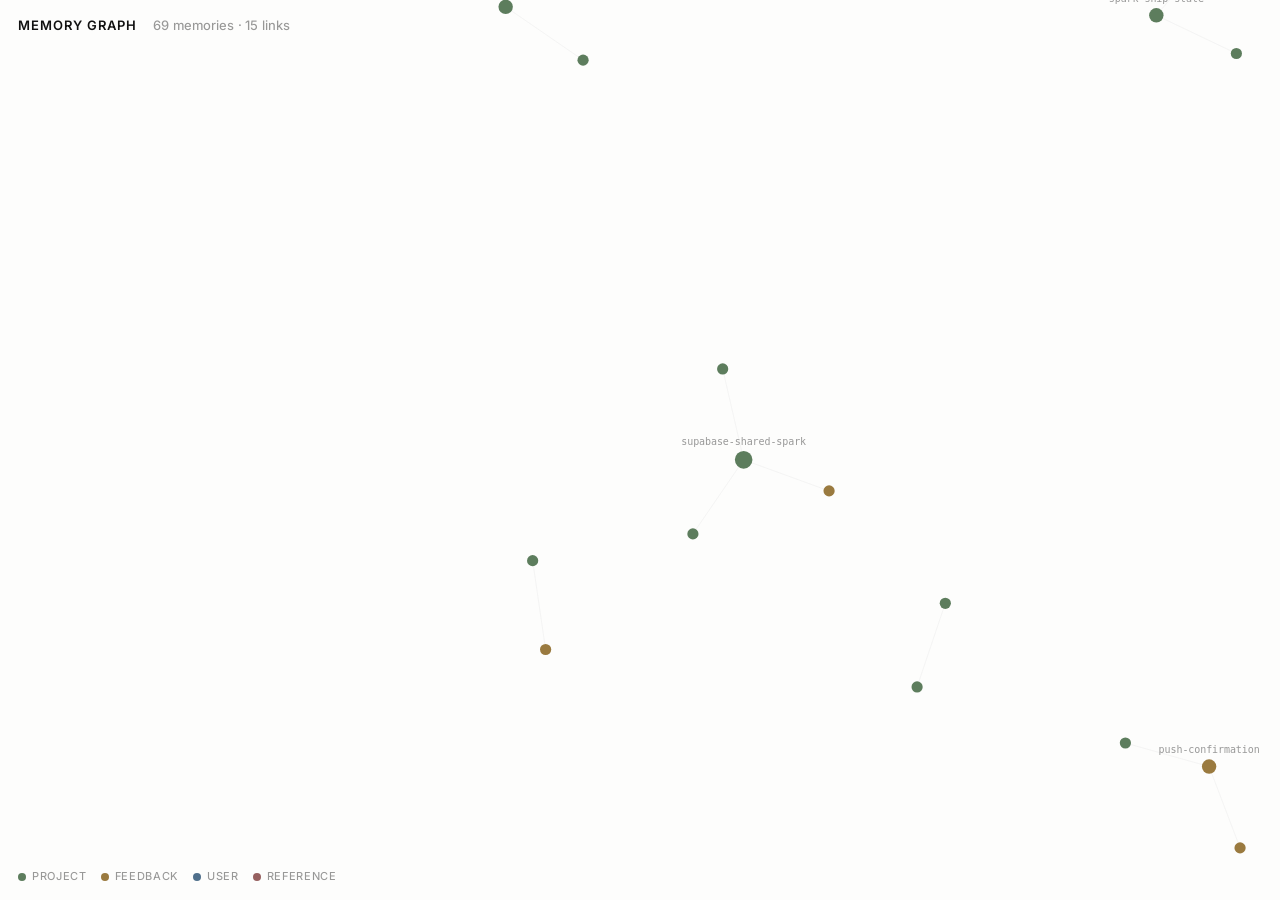
==== public/graph/index.html @ fca5c75d "Merge braingraph static memory viewer into this repo Both wrangler.jsonc claimed the custom domain b" ====
<!doctype html>
<meta charset="utf-8">
<title>Memory Graph</title>
<meta name="viewport" content="width=device-width, initial-scale=1, maximum-scale=1, user-scalable=no">
<link rel="preconnect" href="https://fonts.gstatic.com" crossorigin>
<link href="https://fonts.googleapis.com/css2?family=Inter:wght@400..500&display=swap" rel="stylesheet">
<style>
/* palette from heyitsmejosh.com tokens-sage.css, see design-tokens.css */
:root{
  --bg:#fdfdfc; --panel:#ffffff; --line:#ededed; --text:#111; --dim:rgba(0,0,0,.4);
  --project:#5d7d5d; --feedback:#9a7a3f; --user:#4f6f8b; --reference:#96605f;
}
@media (prefers-color-scheme: dark){:root{
  --bg:#111; --panel:#1a1a1a; --line:#2a2a2a; --text:#ededed; --dim:rgba(255,255,255,.45);
  --project:#8fa98f; --feedback:#c2a06b; --user:#7d97ad; --reference:#b08585;
}}
:root[data-theme="light"]{
  --bg:#fdfdfc; --panel:#ffffff; --line:#ededed; --text:#111; --dim:rgba(0,0,0,.4);
  --project:#5d7d5d; --feedback:#9a7a3f; --user:#4f6f8b; --reference:#96605f;
}
:root[data-theme="dark"]{
  --bg:#111; --panel:#1a1a1a; --line:#2a2a2a; --text:#ededed; --dim:rgba(255,255,255,.45);
  --project:#8fa98f; --feedback:#c2a06b; --user:#7d97ad; --reference:#b08585;
}
html,body{height:100%;margin:0;overflow:hidden}
body{background:var(--bg);color:var(--text);font:460 13px/1.7 'Inter',-apple-system,system-ui,sans-serif;letter-spacing:-.006em}
#c{position:fixed;inset:0;cursor:grab}
#c.drag{cursor:grabbing}
header{position:fixed;top:0;left:0;right:0;display:flex;align-items:baseline;gap:16px;
  padding:14px 18px;pointer-events:none}
h1{font-size:13px;font-weight:600;margin:0;letter-spacing:.08em;text-transform:uppercase}
#count{color:var(--dim)}
#legend{position:fixed;bottom:14px;left:18px;display:flex;gap:14px;flex-wrap:wrap;pointer-events:none}
.key{display:flex;align-items:center;gap:6px;color:var(--dim);font-size:11px;letter-spacing:.06em;text-transform:uppercase}
.key i{width:8px;height:8px;border-radius:50%;display:inline-block}
#card{position:fixed;max-width:300px;background:var(--panel);border:1px solid var(--line);
  padding:10px 12px;pointer-events:none;opacity:0;transition:opacity .12s}
#card b{display:block;font-size:12px;margin-bottom:4px}
#card p{margin:0;color:var(--dim);font-family:-apple-system,system-ui,sans-serif;font-size:12px}
@media (prefers-reduced-motion: reduce){ /* handled in JS via matchMedia */ }
</style>
<canvas id="c"></canvas>
<header><h1>Memory Graph</h1><span id="count"></span></header>
<div id="legend">
  <span class="key"><i style="background:var(--project)"></i>project</span>
  <span class="key"><i style="background:var(--feedback)"></i>feedback</span>
  <span class="key"><i style="background:var(--user)"></i>user</span>
  <span class="key"><i style="background:var(--reference)"></i>reference</span>
</div>
<div id="card"><b></b><p></p></div>
<script>
 const DATA = [{"id": "appstore_screenshot_resolutions", "desc": "Required pixel resolutions for App Store Connect screenshots and which simulators produce them", "type": "project", "links": []}, {"id": "auto_deploy_after_fixes", "desc": "Deploy automatically after completing fixes\u2014don't re-ask", "type": "project", "links": ["feedback_push_confirmation"]}, {"id": "feedback_auto_push", "desc": "Auto-commit and push changes after they pass tests/build, without asking first", "type": "feedback", "links": ["feedback_push_confirmation", "feedback_auto_deploy"]}, {"id": "automate_not_manual", "desc": "Never make user copy/paste code when automation is possible", "type": "project", "links": []}, {"id": "feedback_close_simulator", "desc": "Always shut down and quit the iOS Simulator when done using it", "type": "feedback", "links": []}, {"id": "feedback-cloudflare-dns-direct-api", "desc": "Use Cloudflare's REST API directly with CLOUDFLARE_API_[redacted] DNS changes instead of asking the user to do it manually or relying on wra", "type": "feedback", "links": ["project_echo_dns_blocker"]}, {"id": "feedback-cross-platform-changes", "desc": "Always propagate feature changes across every platform target (web, iOS, macOS, watchOS) a project ships, not just the one edited first", "type": "feedback", "links": []}, {"id": "finish-last-steps", "desc": "Always complete the full task through to done, don't stop at \\\"mostly fixed\\\" and wait to be asked for the remaining steps", "type": "project", "links": []}, {"id": "feedback-icon-asc-stale-build", "desc": "When an ASC-visible app icon looks wrong, check the build date vs the icon-fix commit date before touching source assets again", "type": "feedback", "links": ["project_lingo_parlay_state", "icon_ship_pipeline"]}, {"id": "feedback-ignore-sourcekit", "desc": "Never mention SourceKit false positives \u2014 user finds it annoying and irrelevant", "type": "feedback", "links": []}, {"id": "feedback-journal-day-accuracy", "desc": "Always verify the actual calendar day before writing journal section headers; the system date tells you the date but not the day name", "type": "feedback", "links": []}, {"id": "journal-push-open", "desc": "Always push/deploy the journal after updating it, and open the link or summarize the new entry", "type": "project", "links": []}, {"id": "feedback-journal-url-slug", "desc": "Journal post URLs use the filename slug, not the title \u2014 don't guess from title when opening entries", "type": "feedback", "links": []}, {"id": "no-browser-automation-unless-confirmed", "desc": "Avoid claude-in-chrome browser automation \u2014 heavy [redacted] confirm with user first", "type": "project", "links": ["cli-first"]}, {"id": "no-chrome-automation", "desc": "Don't use claude-in-chrome browser automation \u2014 burns [redacted] manual steps instead", "type": "project", "links": ["usage-conscious"]}, {"id": "feedback-no-generic-ai-ui", "desc": "Never use decorative border stripes, purple accents, purple-tinted backgrounds, gradients, drop shadows, or emojis in UI work \u2014 user hates t", "type": "feedback", "links": ["project_quotable_state"]}, {"id": "feedback-push-confirmation", "desc": "Don't repeatedly ask for confirmation before pushing committed changes when the user has already signaled they want it pushed", "type": "feedback", "links": ["nulljosh-github-io-books", "feedback_auto_deploy"]}, {"id": "feedback-shared-supabase-auth-config", "desc": "Supabase Auth config (site_url, uri_allow_list) is project-wide, not per-app \u2014 don't overwrite it when multiple apps share the spark project", "type": "feedback", "links": ["project_supabase_shared_spark"]}, {"id": "feedback-swiftui-compiler", "desc": "SwiftUI compiler type-checker timeouts \u2014 how to avoid them", "type": "feedback", "links": []}, {"id": "30s-design-system", "desc": "Portfolio theme \u2014 30s newsprint SUPERSEDED by sage.me minimal restyle 2026-07-06", "type": "project", "links": ["vibe-tokens-sync"]}, {"id": "project-app-renames", "desc": "Rename ASC apps \\\"Brief by Josh\\\" and \\\"Journal by Josh\\\" to better names this week", "type": "project", "links": []}, {"id": "asc-workflows-rollout", "desc": "All 8 app repos have .asc/workflow.json \u2014 releases are one asc workflow run command", "type": "project", "links": []}, {"id": "project-bank", "desc": "Neobank sandbox prototype (Wealthsimple-style) at ~/Documents/Code/bank", "type": "project", "links": ["shared-supabase-backend"]}, {"id": "project-bcgd-state", "desc": "BCGD monorepo state \u2014 web live, iOS companion app verified in sim 2026-07-10", "type": "project", "links": []}, {"id": "books-state", "desc": "Book summaries pipeline status \u2014 ML for Dummies complete, pc12/calc scans pending", "type": "project", "links": ["summarize-books skill"]}, {"id": "project_brief_multiuser", "desc": "Brief litigation app \u2014 web multi-user signup shipped, native still single-user", "type": "project", "links": ["project_supabase_shared_spark"]}, {"id": "project-brief-ship", "desc": "Casewright (brief iOS) 1.0.1 SUBMITTED for review 2026-07-06", "type": "project", "links": []}, {"id": "project_codebase_location", "desc": "Where the user's actual codebase/projects live on disk", "type": "project", "links": []}, {"id": "echo-state", "desc": "Echo iOS 1.3.3 rejected 2.1b (dead paywall btn), fixed b9 resubmitting 2026-07-10; Mac 1.3.3 uploaded", "type": "project", "links": []}, {"id": "project-epiphany-asc-cli", "desc": "App Store Connect CLI (asc) is installed and authenticated for Epiphany", "type": "project", "links": ["project_epiphany_ios_appstore"]}, {"id": "epiphany-flights-opensky", "desc": "Epiphany flights \u2014 OpenSky blocks BOTH Vercel and Cloudflare egress (relay 522'd); fix shipped 2026-06-11 = adsb.lol fallback in flights.js;", "type": "project", "links": []}, {"id": "project-epiphany-ios-appstore", "desc": "Epiphany iOS \u2014 v2.6.0 live in App Store (id[phone]), SnapTrade phantom holdings FIXED 2026-07-02 (account dedupe); Josh to eyeball force-syn", "type": "project", "links": ["project_epiphany_flights_opensky"]}, {"id": "epiphany_ios_june26_fixes", "desc": "iOS UI fixes and remaining issues from 2026-06-13 batch", "type": "project", "links": []}, {"id": "project-epiphany-ios-portfolio-fix", "desc": "iOS portfolio auto-refresh + $140 balance discrepancy (2026-06-16)", "type": "project", "links": []}, {"id": "epiphany-ios-refresh-fix", "desc": "iOS pull-to-refresh network error fix deployed", "type": "project", "links": []}, {"id": "epiphany-state", "desc": "Epiphany release status", "type": "project", "links": []}, {"id": "project_epiphany_venue_reviews", "desc": "Epiphany iOS venue map cards \u2014 Yelp key needed to add reviews/photos/description (TODO 2026-07-08)", "type": "project", "links": ["project_epiphany_ios_appstore", "project_epiphany_state"]}, {"id": "project-dose-state", "desc": "Healstack (formerly Dose) \u2014 App Store id[phone], v2.3.3 build valid on ASC", "type": "project", "links": []}, {"id": "icon-ship-pipeline", "desc": "2026-07-02 icon fix + ship batch \u2014 status of all app uploads", "type": "project", "links": []}, {"id": "icon-upload-pipeline", "desc": "asc xcode archive/export/upload works, but ASC build validation failures are invisible to the CLI \u2014 check email, not asc builds list", "type": "project", "links": ["project_icon_ship_pipeline"]}, {"id": "project-journal-ios", "desc": "Inkpress iOS (ASC[phone]) \u2014 1.0.2 WAITING_FOR_REVIEW as of 2026-07-11", "type": "project", "links": []}, {"id": "journal-separate-repo", "desc": "Journal is now a separate git repo at ~/Code/journal with own Vercel project", "type": "project", "links": []}, {"id": "project-lingo-name", "desc": "LingoAce is the App Store name for the Lingo app \u2014 Lingo, LingoPlay, LingoLeap, LingoQuest, LingoStar all taken", "type": "project", "links": []}, {"id": "project-lexly-state", "desc": "Lexly ship state \u2014 uploaded build broken, fix committed, new build needed", "type": "project", "links": []}, {"id": "project-lingobox-submission", "desc": "LingoBox iOS/macOS App Store submission status and remaining blockers", "type": "project", "links": []}, {"id": "project_nimble_gemma", "desc": "Nimble Gemma answer engine LIVE 2026-07-10 (worker deployed, key stored); same key powers Spark AI", "type": "project", "links": ["get-api-key"]}, {"id": "nyc-no-autoplay", "desc": "nyc game must be fully player-controlled \u2014 autoplay/directive engine deleted 2026-07-02, never reintroduce", "type": "project", "links": []}, {"id": "nyc-web-port", "desc": "nyc game has a separate JS web port at nyc.heyitsmejosh.com (Vercel project nyc-web), source now in nyc/web/", "type": "project", "links": ["nyc-no-autoplay"]}, {"id": "portfolio-ios-app", "desc": "Portfolio now has its own iOS app (nulljosh.github.io/ios), separate from Inkpress", "type": "project", "links": ["portfolio-repo"]}, {"id": "\"\"", "desc": "", "type": "project", "links": ["project_codebase_location"]}, {"id": "resume-integration", "desc": "Resume lives inline in portfolio index.html, not as a separate file", "type": "project", "links": ["portfolio-repo"]}, {"id": "project-roadmap-ship", "desc": "Ship blockers as of 2026-06-29 night \u2014 Talli/NYC/Parlay Mac pushed; Spark Mac + Dose iOS still broken", "type": "project", "links": []}, {"id": "project-root-state", "desc": "root/etyma \u2014 dictionary + etymology app; Lookup v1 live 2026-07-10, repo archived into labs", "type": "project", "links": []}, {"id": "school_folder_structure", "desc": "School folder structure, courses, and custom quiz/study commands", "type": "project", "links": []}, {"id": "project_security_sweep_cadence", "desc": "Multi-project security-sweep skill exists; run every few days manually, no persistent automation", "type": "project", "links": ["project_codebase_location"]}, {"id": "project-shannon-pentest", "desc": "Shannon (Keygraph AI pentester) cloned and wired into a skill/slash-command; Docker not installed on this Mac yet", "type": "project", "links": ["project_security_sweep_cadence"]}, {"id": "project-ship-queue-20260707", "desc": "Talli/Echo/Inkpress TestFlight ship attempt 2026-07-07, mid-flight state and next steps", "type": "project", "links": []}, {"id": "project_social_signin_rollout", "desc": "Social sign-in providers rollout across apps \u2014 Epiphany first (X done, Facebook next)", "type": "project", "links": ["project_supabase_shared_spark"]}, {"id": "spark-fn-cap", "desc": "Spark Vercel Hobby caps at 12 serverless fns; auth routes consolidated into api/auth.js dispatcher", "type": "project", "links": ["spark-ship-state"]}, {"id": "spark-ship-state", "desc": "Spark current ship state \u2014 v2.1.0 live, App Store submission in progress", "type": "project", "links": ["user-usage-conscious"]}, {"id": "project-supabase-shared-spark", "desc": "Supabase free-tier project limit (2) is maxed out; reuse the \\\"spark\\\" project as shared backend for new small projects until upgrading to P", "type": "project", "links": []}, {"id": "talli-status", "desc": "Talli current version and ship status", "type": "project", "links": []}, {"id": "testflight-internal-groups", "desc": "TestFlight wiring is EMAIL-invite based, not ASC-user internal; stale/dup invites broke most apps \u2014 fix pending", "type": "project", "links": []}, {"id": "vibe-tokens-sync", "desc": "spark/wiretext/grapher import live portfolio [redacted] hardcode palette locally", "type": "project", "links": []}, {"id": "reference_asc_icon_fix", "desc": "Why App Store Connect apps show no icon / blank placeholder, and the /icon skill that fixes it", "type": "reference", "links": ["project_spark_ship_state"]}, {"id": "reference_obsidian_vault", "desc": "Obsidian vault path (moved to Obsidian iCloud container 2026-07-10, symlink at old path)", "type": "reference", "links": []}, {"id": "codebase_location", "desc": "Primary codebase location", "type": "project", "links": []}, {"id": "user-school-uvic", "desc": "Joshua is going to UVIC for computer science, not Capilano paralegal", "type": "user", "links": []}, {"id": "user-usage-conscious", "desc": "Joshua is on Claude Pro and watches usage closely \u2014 work lean", "type": "user", "links": []}];
const cvs=document.getElementById('c'),ctx=cvs.getContext('2d');
const card=document.getElementById('card');
let W,H,DPR=Math.min(devicePixelRatio||1,2);
function size(){W=innerWidth;H=innerHeight;cvs.width=W*DPR;cvs.height=H*DPR;cvs.style.width=W+'px';cvs.style.height=H+'px';ctx.setTransform(DPR,0,0,DPR,0,0)}
size();addEventListener('resize',size);
const reduced=matchMedia('(prefers-reduced-motion: reduce)').matches;

const byId={};DATA.forEach(n=>byId[n.id]=n);
// resolve links loosely: exact id or underscore/hyphen-normalized
const norm=s=>s.toLowerCase().replace(/-/g,'_');
const byNorm={};DATA.forEach(n=>byNorm[norm(n.id)]=n);
const edges=[];
DATA.forEach(n=>n.links.forEach(l=>{const t=byNorm[norm(l)];if(t&&t!==n)edges.push([n,t]);}));
const deg={};edges.forEach(([a,b])=>{deg[a.id]=(deg[a.id]||0)+1;deg[b.id]=(deg[b.id]||0)+1;});
document.getElementById('count').textContent=DATA.length+' memories · '+edges.length+' links';

const css=k=>getComputedStyle(document.documentElement).getPropertyValue('--'+k).trim();
// init: everything at center, bloom outward
DATA.forEach((n,i)=>{const a=i/DATA.length*Math.PI*2;
  n.x=W/2+Math.cos(a)*8;n.y=H/2+Math.sin(a)*8;n.vx=0;n.vy=0;
  n.r=4+Math.min(6,(deg[n.id]||0)*1.6);
  n.born=reduced?0:i*18; // staggered fade-in ms
});
let start=performance.now(),dragN=null,hoverN=null,px=0,py=0,panX=0,panY=0,panning=false,zoom=1;
cvs.addEventListener('wheel',e=>{e.preventDefault();
  const f=Math.exp(-e.deltaY*.0015),z=Math.min(4,Math.max(.25,zoom*f)),k=z/zoom;
  panX=e.clientX-(e.clientX-panX)*k;panY=e.clientY-(e.clientY-panY)*k;zoom=z;
},{passive:false});

function tick(){
  // forces: repulsion, spring on edges, mild centering
  for(let i=0;i<DATA.length;i++)for(let j=i+1;j<DATA.length;j++){
    const a=DATA[i],b=DATA[j];let dx=a.x-b.x,dy=a.y-b.y,d2=dx*dx+dy*dy+.01,d=Math.sqrt(d2);
    const f=Math.min(1200/d2,4);dx/=d;dy/=d;
    a.vx+=dx*f;a.vy+=dy*f;b.vx-=dx*f;b.vy-=dy*f;
  }
  edges.forEach(([a,b])=>{let dx=b.x-a.x,dy=b.y-a.y,d=Math.hypot(dx,dy)||1;
    const f=(d-90)*.004;dx/=d;dy/=d;
    a.vx+=dx*f*30;a.vy+=dy*f*30;b.vx-=dx*f*30;b.vy-=dy*f*30;});
  DATA.forEach(n=>{
    n.vx+=(W/2-n.x)*.0012;n.vy+=(H/2-n.y)*.0012;
    n.vx*=.86;n.vy*=.86;
    if(n!==dragN){n.x+=n.vx;n.y+=n.vy;}
  });
}
function draw(now){
  const t=now-start;
  ctx.clearRect(0,0,W,H);
  ctx.save();ctx.translate(panX,panY);ctx.scale(zoom,zoom);
  ctx.strokeStyle=css('line');ctx.lineWidth=1;
  edges.forEach(([a,b])=>{
    const al=reduced?1:Math.min(1,Math.max(0,(t-400)/600));
    if(al<=0)return;ctx.globalAlpha=al*(hoverN&&(a===hoverN||b===hoverN)?1:.55);
    ctx.beginPath();ctx.moveTo(a.x,a.y);ctx.lineTo(b.x,b.y);ctx.stroke();
  });
  DATA.forEach(n=>{
    const al=reduced?1:Math.min(1,Math.max(0,(t-n.born)/350));
    if(al<=0)return;
    const pop=reduced?1:1+.6*Math.max(0,1-(t-n.born)/350); // slight overshoot shrink
    ctx.globalAlpha=al;
    ctx.fillStyle=css(n.type);
    ctx.beginPath();ctx.arc(n.x,n.y,n.r*pop,0,7);ctx.fill();
    if(n===hoverN){ctx.strokeStyle=css('text');ctx.lineWidth=1.5;ctx.stroke();}
    if(n.r>6||n===hoverN){
      ctx.fillStyle=css(n===hoverN?'text':'dim');ctx.font='10px ui-monospace,Menlo,monospace';
      ctx.textAlign='center';ctx.fillText(n.id.replace(/^(project|feedback|user|reference)[_-]/,''),n.x,n.y-n.r-6);
    }
  });
  ctx.restore();ctx.globalAlpha=1;
}
function loop(now){tick();draw(now);requestAnimationFrame(loop)}
requestAnimationFrame(loop);

function pick(x,y){x=(x-panX)/zoom;y=(y-panY)/zoom;return DATA.find(n=>Math.hypot(n.x-x,n.y-y)<n.r+6)}
function pos(e){const t=e.touches?e.touches[0]:e;return[t.clientX,t.clientY]}
function down(e){const[x,y]=pos(e);dragN=pick(x,y);if(!dragN){panning=true;}px=x;py=y;cvs.classList.add('drag');if(e.touches)e.preventDefault();}
function move(e){const[x,y]=pos(e);
  if(dragN){dragN.x+=(x-px)/zoom;dragN.y+=(y-py)/zoom;}
  else if(panning){panX+=x-px;panY+=y-py;}
  else{hoverN=pick(x,y);
    if(hoverN){card.querySelector('b').textContent=hoverN.id;
      card.querySelector('p').textContent=hoverN.desc||hoverN.type;
      card.style.left=Math.min(x+14,W-320)+'px';card.style.top=Math.min(y+14,H-90)+'px';card.style.opacity=1;}
    else card.style.opacity=0;}
  px=x;py=y;if(e.touches)e.preventDefault();}
function up(){dragN=null;panning=false;cvs.classList.remove('drag')}
cvs.addEventListener('mousedown',down);cvs.addEventListener('mousemove',move);
addEventListener('mouseup',up);
cvs.addEventListener('touchstart',down,{passive:false});
cvs.addEventListener('touchmove',e=>{const[x,y]=pos(e);const n=pick(x,y);if(n&&!dragN&&!panning){hoverN=n;move(e);}else move(e)},{passive:false});
addEventListener('touchend',()=>{up();setTimeout(()=>{hoverN=null;card.style.opacity=0},1800)});
</script>
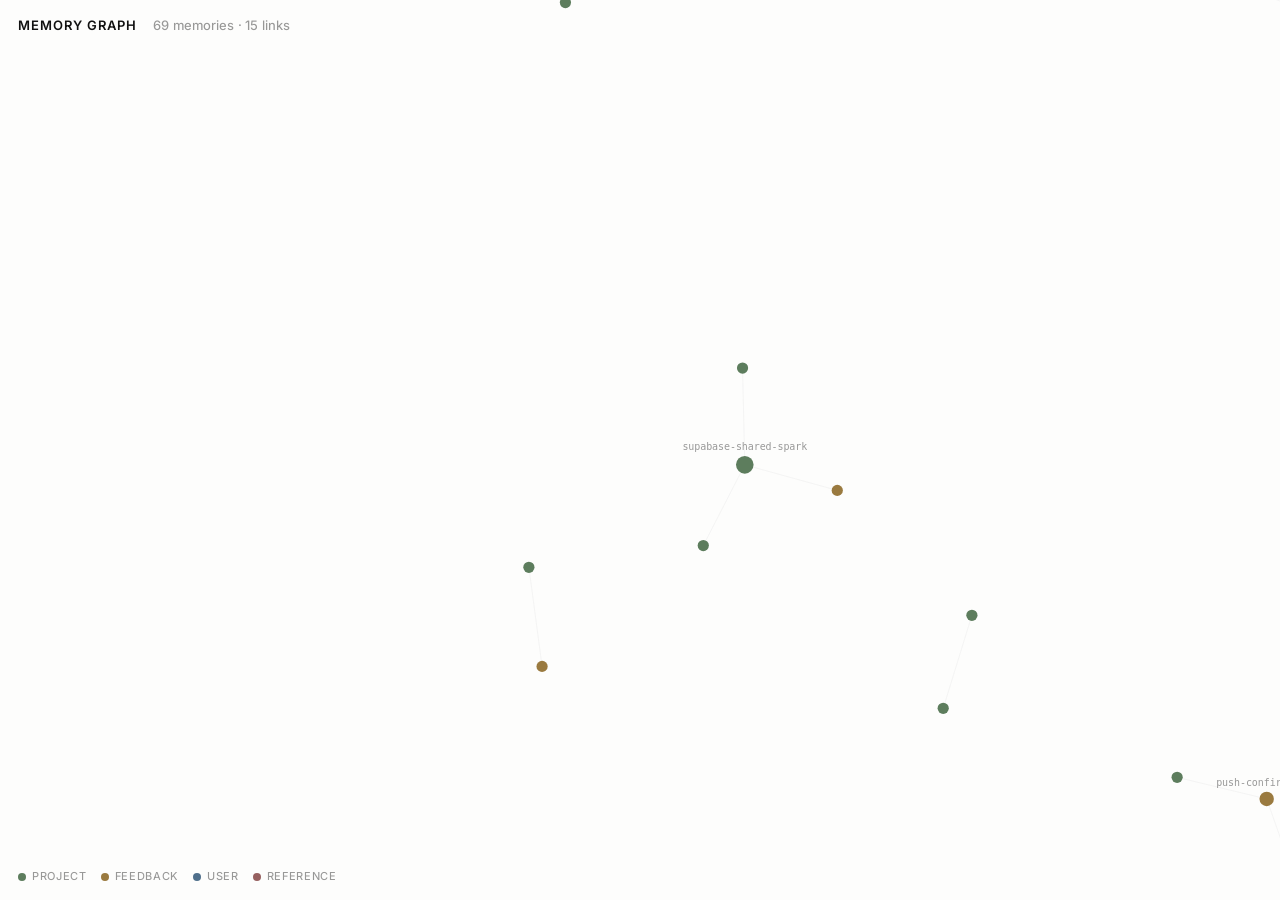
==== commit d0e0fd58: "Move served links and hosts to jaybulb.com Co-Authored-By: Claude Fable 5.1 <noreply@anthropic.com> " ====
--- a/public/graph/index.html
+++ b/public/graph/index.html
@@ -5,7 +5,7 @@
 <link rel="preconnect" href="https://fonts.gstatic.com" crossorigin>
 <link href="https://fonts.googleapis.com/css2?family=Inter:wght@400..500&display=swap" rel="stylesheet">
 <style>
-/* palette from heyitsmejosh.com tokens-sage.css, see design-tokens.css */
+/* palette from jaybulb.com tokens-sage.css, see design-tokens.css */
 :root{
   --bg:#fdfdfc; --panel:#ffffff; --line:#ededed; --text:#111; --dim:rgba(0,0,0,.4);
   --project:#5d7d5d; --feedback:#9a7a3f; --user:#4f6f8b; --reference:#96605f;
@@ -49,7 +49,7 @@
 </div>
 <div id="card"><b></b><p></p></div>
 <script>
- const DATA = [{"id": "appstore_screenshot_resolutions", "desc": "Required pixel resolutions for App Store Connect screenshots and which simulators produce them", "type": "project", "links": []}, {"id": "auto_deploy_after_fixes", "desc": "Deploy automatically after completing fixes\u2014don't re-ask", "type": "project", "links": ["feedback_push_confirmation"]}, {"id": "feedback_auto_push", "desc": "Auto-commit and push changes after they pass tests/build, without asking first", "type": "feedback", "links": ["feedback_push_confirmation", "feedback_auto_deploy"]}, {"id": "automate_not_manual", "desc": "Never make user copy/paste code when automation is possible", "type": "project", "links": []}, {"id": "feedback_close_simulator", "desc": "Always shut down and quit the iOS Simulator when done using it", "type": "feedback", "links": []}, {"id": "feedback-cloudflare-dns-direct-api", "desc": "Use Cloudflare's REST API directly with CLOUDFLARE_API_[redacted] DNS changes instead of asking the user to do it manually or relying on wra", "type": "feedback", "links": ["project_echo_dns_blocker"]}, {"id": "feedback-cross-platform-changes", "desc": "Always propagate feature changes across every platform target (web, iOS, macOS, watchOS) a project ships, not just the one edited first", "type": "feedback", "links": []}, {"id": "finish-last-steps", "desc": "Always complete the full task through to done, don't stop at \\\"mostly fixed\\\" and wait to be asked for the remaining steps", "type": "project", "links": []}, {"id": "feedback-icon-asc-stale-build", "desc": "When an ASC-visible app icon looks wrong, check the build date vs the icon-fix commit date before touching source assets again", "type": "feedback", "links": ["project_lingo_parlay_state", "icon_ship_pipeline"]}, {"id": "feedback-ignore-sourcekit", "desc": "Never mention SourceKit false positives \u2014 user finds it annoying and irrelevant", "type": "feedback", "links": []}, {"id": "feedback-journal-day-accuracy", "desc": "Always verify the actual calendar day before writing journal section headers; the system date tells you the date but not the day name", "type": "feedback", "links": []}, {"id": "journal-push-open", "desc": "Always push/deploy the journal after updating it, and open the link or summarize the new entry", "type": "project", "links": []}, {"id": "feedback-journal-url-slug", "desc": "Journal post URLs use the filename slug, not the title \u2014 don't guess from title when opening entries", "type": "feedback", "links": []}, {"id": "no-browser-automation-unless-confirmed", "desc": "Avoid claude-in-chrome browser automation \u2014 heavy [redacted] confirm with user first", "type": "project", "links": ["cli-first"]}, {"id": "no-chrome-automation", "desc": "Don't use claude-in-chrome browser automation \u2014 burns [redacted] manual steps instead", "type": "project", "links": ["usage-conscious"]}, {"id": "feedback-no-generic-ai-ui", "desc": "Never use decorative border stripes, purple accents, purple-tinted backgrounds, gradients, drop shadows, or emojis in UI work \u2014 user hates t", "type": "feedback", "links": ["project_quotable_state"]}, {"id": "feedback-push-confirmation", "desc": "Don't repeatedly ask for confirmation before pushing committed changes when the user has already signaled they want it pushed", "type": "feedback", "links": ["nulljosh-github-io-books", "feedback_auto_deploy"]}, {"id": "feedback-shared-supabase-auth-config", "desc": "Supabase Auth config (site_url, uri_allow_list) is project-wide, not per-app \u2014 don't overwrite it when multiple apps share the spark project", "type": "feedback", "links": ["project_supabase_shared_spark"]}, {"id": "feedback-swiftui-compiler", "desc": "SwiftUI compiler type-checker timeouts \u2014 how to avoid them", "type": "feedback", "links": []}, {"id": "30s-design-system", "desc": "Portfolio theme \u2014 30s newsprint SUPERSEDED by sage.me minimal restyle 2026-07-06", "type": "project", "links": ["vibe-tokens-sync"]}, {"id": "project-app-renames", "desc": "Rename ASC apps \\\"Brief by Josh\\\" and \\\"Journal by Josh\\\" to better names this week", "type": "project", "links": []}, {"id": "asc-workflows-rollout", "desc": "All 8 app repos have .asc/workflow.json \u2014 releases are one asc workflow run command", "type": "project", "links": []}, {"id": "project-bank", "desc": "Neobank sandbox prototype (Wealthsimple-style) at ~/Documents/Code/bank", "type": "project", "links": ["shared-supabase-backend"]}, {"id": "project-bcgd-state", "desc": "BCGD monorepo state \u2014 web live, iOS companion app verified in sim 2026-07-10", "type": "project", "links": []}, {"id": "books-state", "desc": "Book summaries pipeline status \u2014 ML for Dummies complete, pc12/calc scans pending", "type": "project", "links": ["summarize-books skill"]}, {"id": "project_brief_multiuser", "desc": "Brief litigation app \u2014 web multi-user signup shipped, native still single-user", "type": "project", "links": ["project_supabase_shared_spark"]}, {"id": "project-brief-ship", "desc": "Casewright (brief iOS) 1.0.1 SUBMITTED for review 2026-07-06", "type": "project", "links": []}, {"id": "project_codebase_location", "desc": "Where the user's actual codebase/projects live on disk", "type": "project", "links": []}, {"id": "echo-state", "desc": "Echo iOS 1.3.3 rejected 2.1b (dead paywall btn), fixed b9 resubmitting 2026-07-10; Mac 1.3.3 uploaded", "type": "project", "links": []}, {"id": "project-epiphany-asc-cli", "desc": "App Store Connect CLI (asc) is installed and authenticated for Epiphany", "type": "project", "links": ["project_epiphany_ios_appstore"]}, {"id": "epiphany-flights-opensky", "desc": "Epiphany flights \u2014 OpenSky blocks BOTH Vercel and Cloudflare egress (relay 522'd); fix shipped 2026-06-11 = adsb.lol fallback in flights.js;", "type": "project", "links": []}, {"id": "project-epiphany-ios-appstore", "desc": "Epiphany iOS \u2014 v2.6.0 live in App Store (id[phone]), SnapTrade phantom holdings FIXED 2026-07-02 (account dedupe); Josh to eyeball force-syn", "type": "project", "links": ["project_epiphany_flights_opensky"]}, {"id": "epiphany_ios_june26_fixes", "desc": "iOS UI fixes and remaining issues from 2026-06-13 batch", "type": "project", "links": []}, {"id": "project-epiphany-ios-portfolio-fix", "desc": "iOS portfolio auto-refresh + $140 balance discrepancy (2026-06-16)", "type": "project", "links": []}, {"id": "epiphany-ios-refresh-fix", "desc": "iOS pull-to-refresh network error fix deployed", "type": "project", "links": []}, {"id": "epiphany-state", "desc": "Epiphany release status", "type": "project", "links": []}, {"id": "project_epiphany_venue_reviews", "desc": "Epiphany iOS venue map cards \u2014 Yelp key needed to add reviews/photos/description (TODO 2026-07-08)", "type": "project", "links": ["project_epiphany_ios_appstore", "project_epiphany_state"]}, {"id": "project-dose-state", "desc": "Healstack (formerly Dose) \u2014 App Store id[phone], v2.3.3 build valid on ASC", "type": "project", "links": []}, {"id": "icon-ship-pipeline", "desc": "2026-07-02 icon fix + ship batch \u2014 status of all app uploads", "type": "project", "links": []}, {"id": "icon-upload-pipeline", "desc": "asc xcode archive/export/upload works, but ASC build validation failures are invisible to the CLI \u2014 check email, not asc builds list", "type": "project", "links": ["project_icon_ship_pipeline"]}, {"id": "project-journal-ios", "desc": "Inkpress iOS (ASC[phone]) \u2014 1.0.2 WAITING_FOR_REVIEW as of 2026-07-11", "type": "project", "links": []}, {"id": "journal-separate-repo", "desc": "Journal is now a separate git repo at ~/Code/journal with own Vercel project", "type": "project", "links": []}, {"id": "project-lingo-name", "desc": "LingoAce is the App Store name for the Lingo app \u2014 Lingo, LingoPlay, LingoLeap, LingoQuest, LingoStar all taken", "type": "project", "links": []}, {"id": "project-lexly-state", "desc": "Lexly ship state \u2014 uploaded build broken, fix committed, new build needed", "type": "project", "links": []}, {"id": "project-lingobox-submission", "desc": "LingoBox iOS/macOS App Store submission status and remaining blockers", "type": "project", "links": []}, {"id": "project_nimble_gemma", "desc": "Nimble Gemma answer engine LIVE 2026-07-10 (worker deployed, key stored); same key powers Spark AI", "type": "project", "links": ["get-api-key"]}, {"id": "nyc-no-autoplay", "desc": "nyc game must be fully player-controlled \u2014 autoplay/directive engine deleted 2026-07-02, never reintroduce", "type": "project", "links": []}, {"id": "nyc-web-port", "desc": "nyc game has a separate JS web port at nyc.heyitsmejosh.com (Vercel project nyc-web), source now in nyc/web/", "type": "project", "links": ["nyc-no-autoplay"]}, {"id": "portfolio-ios-app", "desc": "Portfolio now has its own iOS app (nulljosh.github.io/ios), separate from Inkpress", "type": "project", "links": ["portfolio-repo"]}, {"id": "\"\"", "desc": "", "type": "project", "links": ["project_codebase_location"]}, {"id": "resume-integration", "desc": "Resume lives inline in portfolio index.html, not as a separate file", "type": "project", "links": ["portfolio-repo"]}, {"id": "project-roadmap-ship", "desc": "Ship blockers as of 2026-06-29 night \u2014 Talli/NYC/Parlay Mac pushed; Spark Mac + Dose iOS still broken", "type": "project", "links": []}, {"id": "project-root-state", "desc": "root/etyma \u2014 dictionary + etymology app; Lookup v1 live 2026-07-10, repo archived into labs", "type": "project", "links": []}, {"id": "school_folder_structure", "desc": "School folder structure, courses, and custom quiz/study commands", "type": "project", "links": []}, {"id": "project_security_sweep_cadence", "desc": "Multi-project security-sweep skill exists; run every few days manually, no persistent automation", "type": "project", "links": ["project_codebase_location"]}, {"id": "project-shannon-pentest", "desc": "Shannon (Keygraph AI pentester) cloned and wired into a skill/slash-command; Docker not installed on this Mac yet", "type": "project", "links": ["project_security_sweep_cadence"]}, {"id": "project-ship-queue-20260707", "desc": "Talli/Echo/Inkpress TestFlight ship attempt 2026-07-07, mid-flight state and next steps", "type": "project", "links": []}, {"id": "project_social_signin_rollout", "desc": "Social sign-in providers rollout across apps \u2014 Epiphany first (X done, Facebook next)", "type": "project", "links": ["project_supabase_shared_spark"]}, {"id": "spark-fn-cap", "desc": "Spark Vercel Hobby caps at 12 serverless fns; auth routes consolidated into api/auth.js dispatcher", "type": "project", "links": ["spark-ship-state"]}, {"id": "spark-ship-state", "desc": "Spark current ship state \u2014 v2.1.0 live, App Store submission in progress", "type": "project", "links": ["user-usage-conscious"]}, {"id": "project-supabase-shared-spark", "desc": "Supabase free-tier project limit (2) is maxed out; reuse the \\\"spark\\\" project as shared backend for new small projects until upgrading to P", "type": "project", "links": []}, {"id": "talli-status", "desc": "Talli current version and ship status", "type": "project", "links": []}, {"id": "testflight-internal-groups", "desc": "TestFlight wiring is EMAIL-invite based, not ASC-user internal; stale/dup invites broke most apps \u2014 fix pending", "type": "project", "links": []}, {"id": "vibe-tokens-sync", "desc": "spark/wiretext/grapher import live portfolio [redacted] hardcode palette locally", "type": "project", "links": []}, {"id": "reference_asc_icon_fix", "desc": "Why App Store Connect apps show no icon / blank placeholder, and the /icon skill that fixes it", "type": "reference", "links": ["project_spark_ship_state"]}, {"id": "reference_obsidian_vault", "desc": "Obsidian vault path (moved to Obsidian iCloud container 2026-07-10, symlink at old path)", "type": "reference", "links": []}, {"id": "codebase_location", "desc": "Primary codebase location", "type": "project", "links": []}, {"id": "user-school-uvic", "desc": "Joshua is going to UVIC for computer science, not Capilano paralegal", "type": "user", "links": []}, {"id": "user-usage-conscious", "desc": "Joshua is on Claude Pro and watches usage closely \u2014 work lean", "type": "user", "links": []}];
+ const DATA = [{"id": "appstore_screenshot_resolutions", "desc": "Required pixel resolutions for App Store Connect screenshots and which simulators produce them", "type": "project", "links": []}, {"id": "auto_deploy_after_fixes", "desc": "Deploy automatically after completing fixes\u2014don't re-ask", "type": "project", "links": ["feedback_push_confirmation"]}, {"id": "feedback_auto_push", "desc": "Auto-commit and push changes after they pass tests/build, without asking first", "type": "feedback", "links": ["feedback_push_confirmation", "feedback_auto_deploy"]}, {"id": "automate_not_manual", "desc": "Never make user copy/paste code when automation is possible", "type": "project", "links": []}, {"id": "feedback_close_simulator", "desc": "Always shut down and quit the iOS Simulator when done using it", "type": "feedback", "links": []}, {"id": "feedback-cloudflare-dns-direct-api", "desc": "Use Cloudflare's REST API directly with CLOUDFLARE_API_[redacted] DNS changes instead of asking the user to do it manually or relying on wra", "type": "feedback", "links": ["project_echo_dns_blocker"]}, {"id": "feedback-cross-platform-changes", "desc": "Always propagate feature changes across every platform target (web, iOS, macOS, watchOS) a project ships, not just the one edited first", "type": "feedback", "links": []}, {"id": "finish-last-steps", "desc": "Always complete the full task through to done, don't stop at \\\"mostly fixed\\\" and wait to be asked for the remaining steps", "type": "project", "links": []}, {"id": "feedback-icon-asc-stale-build", "desc": "When an ASC-visible app icon looks wrong, check the build date vs the icon-fix commit date before touching source assets again", "type": "feedback", "links": ["project_lingo_parlay_state", "icon_ship_pipeline"]}, {"id": "feedback-ignore-sourcekit", "desc": "Never mention SourceKit false positives \u2014 user finds it annoying and irrelevant", "type": "feedback", "links": []}, {"id": "feedback-journal-day-accuracy", "desc": "Always verify the actual calendar day before writing journal section headers; the system date tells you the date but not the day name", "type": "feedback", "links": []}, {"id": "journal-push-open", "desc": "Always push/deploy the journal after updating it, and open the link or summarize the new entry", "type": "project", "links": []}, {"id": "feedback-journal-url-slug", "desc": "Journal post URLs use the filename slug, not the title \u2014 don't guess from title when opening entries", "type": "feedback", "links": []}, {"id": "no-browser-automation-unless-confirmed", "desc": "Avoid claude-in-chrome browser automation \u2014 heavy [redacted] confirm with user first", "type": "project", "links": ["cli-first"]}, {"id": "no-chrome-automation", "desc": "Don't use claude-in-chrome browser automation \u2014 burns [redacted] manual steps instead", "type": "project", "links": ["usage-conscious"]}, {"id": "feedback-no-generic-ai-ui", "desc": "Never use decorative border stripes, purple accents, purple-tinted backgrounds, gradients, drop shadows, or emojis in UI work \u2014 user hates t", "type": "feedback", "links": ["project_quotable_state"]}, {"id": "feedback-push-confirmation", "desc": "Don't repeatedly ask for confirmation before pushing committed changes when the user has already signaled they want it pushed", "type": "feedback", "links": ["nulljosh-github-io-books", "feedback_auto_deploy"]}, {"id": "feedback-shared-supabase-auth-config", "desc": "Supabase Auth config (site_url, uri_allow_list) is project-wide, not per-app \u2014 don't overwrite it when multiple apps share the spark project", "type": "feedback", "links": ["project_supabase_shared_spark"]}, {"id": "feedback-swiftui-compiler", "desc": "SwiftUI compiler type-checker timeouts \u2014 how to avoid them", "type": "feedback", "links": []}, {"id": "30s-design-system", "desc": "Portfolio theme \u2014 30s newsprint SUPERSEDED by sage.me minimal restyle 2026-07-06", "type": "project", "links": ["vibe-tokens-sync"]}, {"id": "project-app-renames", "desc": "Rename ASC apps \\\"Brief by Josh\\\" and \\\"Journal by Josh\\\" to better names this week", "type": "project", "links": []}, {"id": "asc-workflows-rollout", "desc": "All 8 app repos have .asc/workflow.json \u2014 releases are one asc workflow run command", "type": "project", "links": []}, {"id": "project-bank", "desc": "Neobank sandbox prototype (Wealthsimple-style) at ~/Documents/Code/bank", "type": "project", "links": ["shared-supabase-backend"]}, {"id": "project-bcgd-state", "desc": "BCGD monorepo state \u2014 web live, iOS companion app verified in sim 2026-07-10", "type": "project", "links": []}, {"id": "books-state", "desc": "Book summaries pipeline status \u2014 ML for Dummies complete, pc12/calc scans pending", "type": "project", "links": ["summarize-books skill"]}, {"id": "project_brief_multiuser", "desc": "Brief litigation app \u2014 web multi-user signup shipped, native still single-user", "type": "project", "links": ["project_supabase_shared_spark"]}, {"id": "project-brief-ship", "desc": "Casewright (brief iOS) 1.0.1 SUBMITTED for review 2026-07-06", "type": "project", "links": []}, {"id": "project_codebase_location", "desc": "Where the user's actual codebase/projects live on disk", "type": "project", "links": []}, {"id": "echo-state", "desc": "Echo iOS 1.3.3 rejected 2.1b (dead paywall btn), fixed b9 resubmitting 2026-07-10; Mac 1.3.3 uploaded", "type": "project", "links": []}, {"id": "project-epiphany-asc-cli", "desc": "App Store Connect CLI (asc) is installed and authenticated for Epiphany", "type": "project", "links": ["project_epiphany_ios_appstore"]}, {"id": "epiphany-flights-opensky", "desc": "Epiphany flights \u2014 OpenSky blocks BOTH Vercel and Cloudflare egress (relay 522'd); fix shipped 2026-06-11 = adsb.lol fallback in flights.js;", "type": "project", "links": []}, {"id": "project-epiphany-ios-appstore", "desc": "Epiphany iOS \u2014 v2.6.0 live in App Store (id[phone]), SnapTrade phantom holdings FIXED 2026-07-02 (account dedupe); Josh to eyeball force-syn", "type": "project", "links": ["project_epiphany_flights_opensky"]}, {"id": "epiphany_ios_june26_fixes", "desc": "iOS UI fixes and remaining issues from 2026-06-13 batch", "type": "project", "links": []}, {"id": "project-epiphany-ios-portfolio-fix", "desc": "iOS portfolio auto-refresh + $140 balance discrepancy (2026-06-16)", "type": "project", "links": []}, {"id": "epiphany-ios-refresh-fix", "desc": "iOS pull-to-refresh network error fix deployed", "type": "project", "links": []}, {"id": "epiphany-state", "desc": "Epiphany release status", "type": "project", "links": []}, {"id": "project_epiphany_venue_reviews", "desc": "Epiphany iOS venue map cards \u2014 Yelp key needed to add reviews/photos/description (TODO 2026-07-08)", "type": "project", "links": ["project_epiphany_ios_appstore", "project_epiphany_state"]}, {"id": "project-dose-state", "desc": "Healstack (formerly Dose) \u2014 App Store id[phone], v2.3.3 build valid on ASC", "type": "project", "links": []}, {"id": "icon-ship-pipeline", "desc": "2026-07-02 icon fix + ship batch \u2014 status of all app uploads", "type": "project", "links": []}, {"id": "icon-upload-pipeline", "desc": "asc xcode archive/export/upload works, but ASC build validation failures are invisible to the CLI \u2014 check email, not asc builds list", "type": "project", "links": ["project_icon_ship_pipeline"]}, {"id": "project-journal-ios", "desc": "Inkpress iOS (ASC[phone]) \u2014 1.0.2 WAITING_FOR_REVIEW as of 2026-07-11", "type": "project", "links": []}, {"id": "journal-separate-repo", "desc": "Journal is now a separate git repo at ~/Code/journal with own Vercel project", "type": "project", "links": []}, {"id": "project-lingo-name", "desc": "LingoAce is the App Store name for the Lingo app \u2014 Lingo, LingoPlay, LingoLeap, LingoQuest, LingoStar all taken", "type": "project", "links": []}, {"id": "project-lexly-state", "desc": "Lexly ship state \u2014 uploaded build broken, fix committed, new build needed", "type": "project", "links": []}, {"id": "project-lingobox-submission", "desc": "LingoBox iOS/macOS App Store submission status and remaining blockers", "type": "project", "links": []}, {"id": "project_nimble_gemma", "desc": "Nimble Gemma answer engine LIVE 2026-07-10 (worker deployed, key stored); same key powers Spark AI", "type": "project", "links": ["get-api-key"]}, {"id": "nyc-no-autoplay", "desc": "nyc game must be fully player-controlled \u2014 autoplay/directive engine deleted 2026-07-02, never reintroduce", "type": "project", "links": []}, {"id": "nyc-web-port", "desc": "nyc game has a separate JS web port at nyc.jaybulb.com (Vercel project nyc-web), source now in nyc/web/", "type": "project", "links": ["nyc-no-autoplay"]}, {"id": "portfolio-ios-app", "desc": "Portfolio now has its own iOS app (nulljosh.github.io/ios), separate from Inkpress", "type": "project", "links": ["portfolio-repo"]}, {"id": "\"\"", "desc": "", "type": "project", "links": ["project_codebase_location"]}, {"id": "resume-integration", "desc": "Resume lives inline in portfolio index.html, not as a separate file", "type": "project", "links": ["portfolio-repo"]}, {"id": "project-roadmap-ship", "desc": "Ship blockers as of 2026-06-29 night \u2014 Talli/NYC/Parlay Mac pushed; Spark Mac + Dose iOS still broken", "type": "project", "links": []}, {"id": "project-root-state", "desc": "root/etyma \u2014 dictionary + etymology app; Lookup v1 live 2026-07-10, repo archived into labs", "type": "project", "links": []}, {"id": "school_folder_structure", "desc": "School folder structure, courses, and custom quiz/study commands", "type": "project", "links": []}, {"id": "project_security_sweep_cadence", "desc": "Multi-project security-sweep skill exists; run every few days manually, no persistent automation", "type": "project", "links": ["project_codebase_location"]}, {"id": "project-shannon-pentest", "desc": "Shannon (Keygraph AI pentester) cloned and wired into a skill/slash-command; Docker not installed on this Mac yet", "type": "project", "links": ["project_security_sweep_cadence"]}, {"id": "project-ship-queue-20260707", "desc": "Talli/Echo/Inkpress TestFlight ship attempt 2026-07-07, mid-flight state and next steps", "type": "project", "links": []}, {"id": "project_social_signin_rollout", "desc": "Social sign-in providers rollout across apps \u2014 Epiphany first (X done, Facebook next)", "type": "project", "links": ["project_supabase_shared_spark"]}, {"id": "spark-fn-cap", "desc": "Spark Vercel Hobby caps at 12 serverless fns; auth routes consolidated into api/auth.js dispatcher", "type": "project", "links": ["spark-ship-state"]}, {"id": "spark-ship-state", "desc": "Spark current ship state \u2014 v2.1.0 live, App Store submission in progress", "type": "project", "links": ["user-usage-conscious"]}, {"id": "project-supabase-shared-spark", "desc": "Supabase free-tier project limit (2) is maxed out; reuse the \\\"spark\\\" project as shared backend for new small projects until upgrading to P", "type": "project", "links": []}, {"id": "talli-status", "desc": "Talli current version and ship status", "type": "project", "links": []}, {"id": "testflight-internal-groups", "desc": "TestFlight wiring is EMAIL-invite based, not ASC-user internal; stale/dup invites broke most apps \u2014 fix pending", "type": "project", "links": []}, {"id": "vibe-tokens-sync", "desc": "spark/wiretext/grapher import live portfolio [redacted] hardcode palette locally", "type": "project", "links": []}, {"id": "reference_asc_icon_fix", "desc": "Why App Store Connect apps show no icon / blank placeholder, and the /icon skill that fixes it", "type": "reference", "links": ["project_spark_ship_state"]}, {"id": "reference_obsidian_vault", "desc": "Obsidian vault path (moved to Obsidian iCloud container 2026-07-10, symlink at old path)", "type": "reference", "links": []}, {"id": "codebase_location", "desc": "Primary codebase location", "type": "project", "links": []}, {"id": "user-school-uvic", "desc": "Joshua is going to UVIC for computer science, not Capilano paralegal", "type": "user", "links": []}, {"id": "user-usage-conscious", "desc": "Joshua is on Claude Pro and watches usage closely \u2014 work lean", "type": "user", "links": []}];
 const cvs=document.getElementById('c'),ctx=cvs.getContext('2d');
 const card=document.getElementById('card');
 let W,H,DPR=Math.min(devicePixelRatio||1,2);
